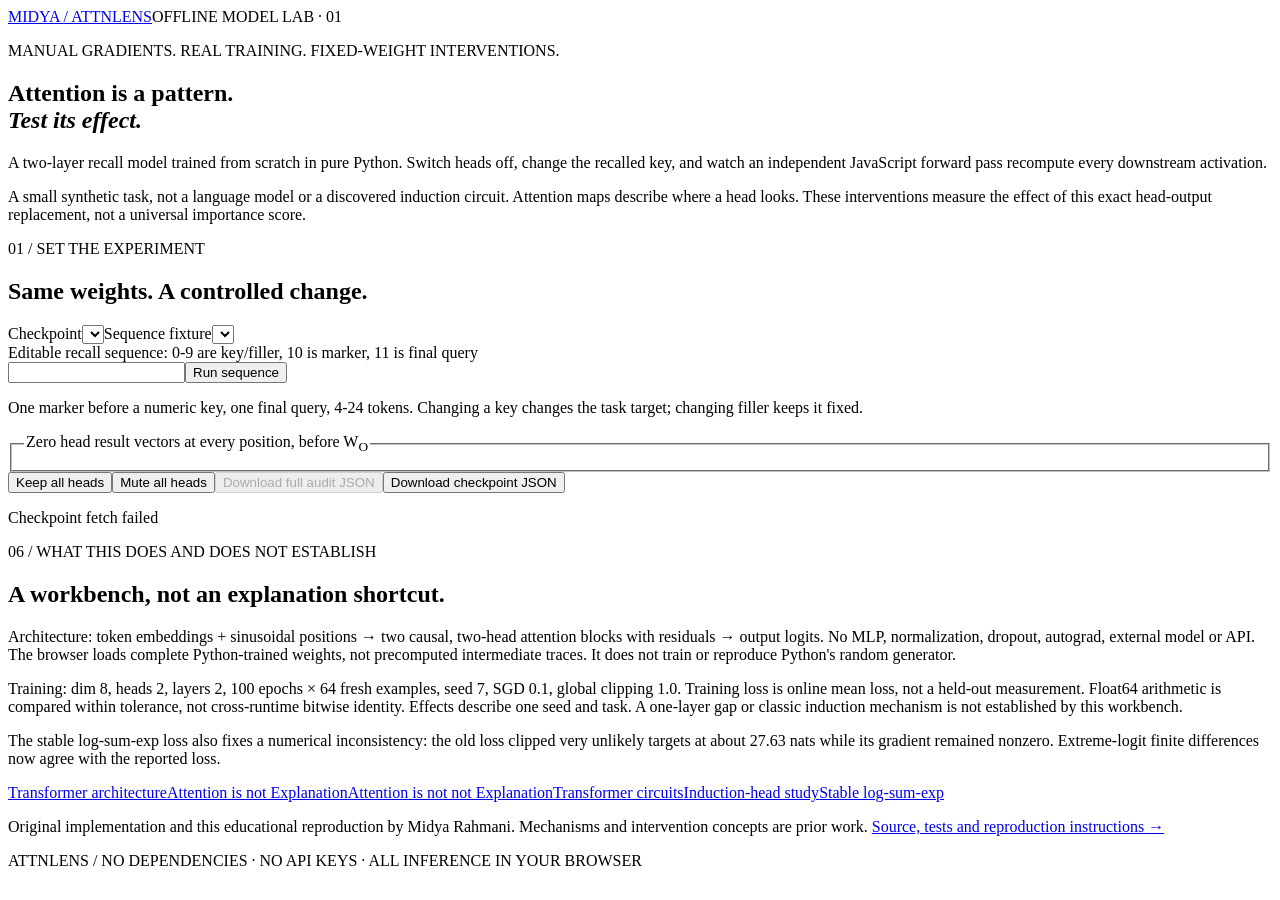
==== docs/index.html @ e3a2a4ee "Add docs/index.html for fixed-weight head intervention audit" ====
<!doctype html>
<html lang="en"><head><meta charset="utf-8"><meta name="viewport" content="width=device-width,initial-scale=1"><meta name="description" content="A trained attention model, taken apart. Inspect complete head-output ablations, matched counterfactuals, and independent browser inference."><title>AttnLens | Attention is a pattern. Test its effect.</title><link rel="stylesheet" href="style.css"><script defer src="engine.js"></script><script defer src="app.js"></script></head>
<body><main>
<header><a href="https://github.com/midya8/attnlens">MIDYA / ATTNLENS</a><span>OFFLINE MODEL LAB · 01</span></header>
<section class="hero"><p class="eyebrow">MANUAL GRADIENTS. REAL TRAINING. FIXED-WEIGHT INTERVENTIONS.</p><h1>Attention is a pattern.<br><i>Test its effect.</i></h1><p class="lead">A two-layer recall model trained from scratch in pure Python. Switch heads off, change the recalled key, and watch an independent JavaScript forward pass recompute every downstream activation.</p><p class="boundary">A small synthetic task, not a language model or a discovered induction circuit. Attention maps describe where a head looks. These interventions measure the effect of this exact head-output replacement, not a universal importance score.</p><div id="training"></div></section>
<section aria-labelledby="experiment-title"><div class="sectionhead"><p class="eyebrow">01 / SET THE EXPERIMENT</p><h2 id="experiment-title">Same weights. A controlled change.</h2></div><div class="controls"><label>Checkpoint<select id="model"></select></label><label>Sequence fixture<select id="fixture"></select></label></div><label for="tokens">Editable recall sequence: 0-9 are key/filler, 10 is marker, 11 is final query</label><div class="inputrow"><input id="tokens" spellcheck="false" autocomplete="off"><button id="apply">Run sequence</button></div><p class="hint">One marker before a numeric key, one final query, 4-24 tokens. Changing a key changes the task target; changing filler keeps it fixed.</p><fieldset><legend>Zero head result vectors at every position, before W<sub>O</sub></legend><div id="heads" class="heads"></div></fieldset><div class="buttonrow"><button id="reset">Keep all heads</button><button id="alloff">Mute all heads</button><button id="export">Download full audit JSON</button><button id="checkpoint">Download checkpoint JSON</button></div><p id="status" role="status" aria-live="polite">Loading checked-in checkpoints...</p></section>
<div id="results" hidden>
<section><p class="eyebrow">02 / PREDICTION EFFECT</p><h2>What changed at the query?</h2><div id="sequence" class="sequence"></div><div id="metrics" class="metrics"></div><p class="boundary">Positive Δ loss means this intervention made the task harder. A negative delta is allowed. Head effects can interact and need not add. Zero vectors can be out of the training distribution; no retraining or mean-ablation claim.</p><div id="logits"></div></section>
<section><p class="eyebrow">03 / ALL 16 HEAD SUBSETS</p><h2>No hand-picked weak controls.</h2><p>Every subset of the four heads on this sequence. The empty subset is the unchanged model. Muting all heads retains token embeddings, fixed positions and the output head through the residual path. Tap a row to inspect that intervention.</p><div id="subsets" class="subsets"></div><details><summary>Original held-out set: all 128 examples, every subset</summary><p>Same seed 100007 and examples as the original trainer. The browser recomputes every subset on all examples, then checks it against the Python export. No tuning or selection on these results. Initialization is an untrained reference, not a competitive architecture baseline. Outputs include the two special tokens.</p><div id="evaluation"></div></details></section>
<section><p class="eyebrow">04 / MATCHED INPUT COUNTERFACTUALS</p><h2>Change one position. Keep the rest.</h2><p>All ten recalled-key replacements, including the original as a no-op control, followed by one alternative at each filler position. Fixed checkpoint, all heads kept. These measure input sensitivity, not activation patching or a causal circuit.</p><div id="counterfactuals"></div></section>
<section><p class="eyebrow">05 / INSIDE THE FORWARD PASS</p><h2>Pattern, value, residual.</h2><div class="controls"><label>Layer<select id="layer"></select></label><label>Head<select id="head"></select></label><label>Query row<select id="row"></select></label></div><p id="trace-caption"></p><div id="attention"></div><details open><summary>Selected row: Q, every K and V, and head result</summary><div id="qkv"></div></details><details><summary>Full residual pathway tensors</summary><div id="residual"></div></details><details><summary>Every source weight in the selected checkpoint</summary><div id="weights"></div></details><p class="hint">Supplemental tensor tables scroll horizontally when needed. The comparison and all main controls fit a phone without sideways page scrolling.</p></section>
</div>
<section class="methods"><p class="eyebrow">06 / WHAT THIS DOES AND DOES NOT ESTABLISH</p><h2>A workbench, not an explanation shortcut.</h2><p>Architecture: token embeddings + sinusoidal positions → two causal, two-head attention blocks with residuals → output logits. No MLP, normalization, dropout, autograd, external model or API. The browser loads complete Python-trained weights, not precomputed intermediate traces. It does not train or reproduce Python's random generator.</p><p>Training: dim 8, heads 2, layers 2, 100 epochs × 64 fresh examples, seed 7, SGD 0.1, global clipping 1.0. Training loss is online mean loss, not a held-out measurement. Float64 arithmetic is compared within tolerance, not cross-runtime bitwise identity. Effects describe one seed and task. A one-layer gap or classic induction mechanism is not established by this workbench.</p><p>The stable log-sum-exp loss also fixes a numerical inconsistency: the old loss clipped very unlikely targets at about 27.63 nats while its gradient remained nonzero. Extreme-logit finite differences now agree with the reported loss.</p><div class="sources"><a href="https://arxiv.org/abs/1706.03762">Transformer architecture</a><a href="https://aclanthology.org/N19-1357/">Attention is not Explanation</a><a href="https://aclanthology.org/D19-1002/">Attention is not not Explanation</a><a href="https://transformer-circuits.pub/2021/framework/">Transformer circuits</a><a href="https://transformer-circuits.pub/2022/in-context-learning-and-induction-heads/index.html">Induction-head study</a><a href="https://docs.scipy.org/doc/scipy/reference/generated/scipy.special.logsumexp.html">Stable log-sum-exp</a></div><p>Original implementation and this educational reproduction by Midya Rahmani. Mechanisms and intervention concepts are prior work. <a href="https://github.com/midya8/attnlens">Source, tests and reproduction instructions →</a></p></section><footer>ATTNLENS / NO DEPENDENCIES · NO API KEYS · ALL INFERENCE IN YOUR BROWSER</footer>
</main></body></html>
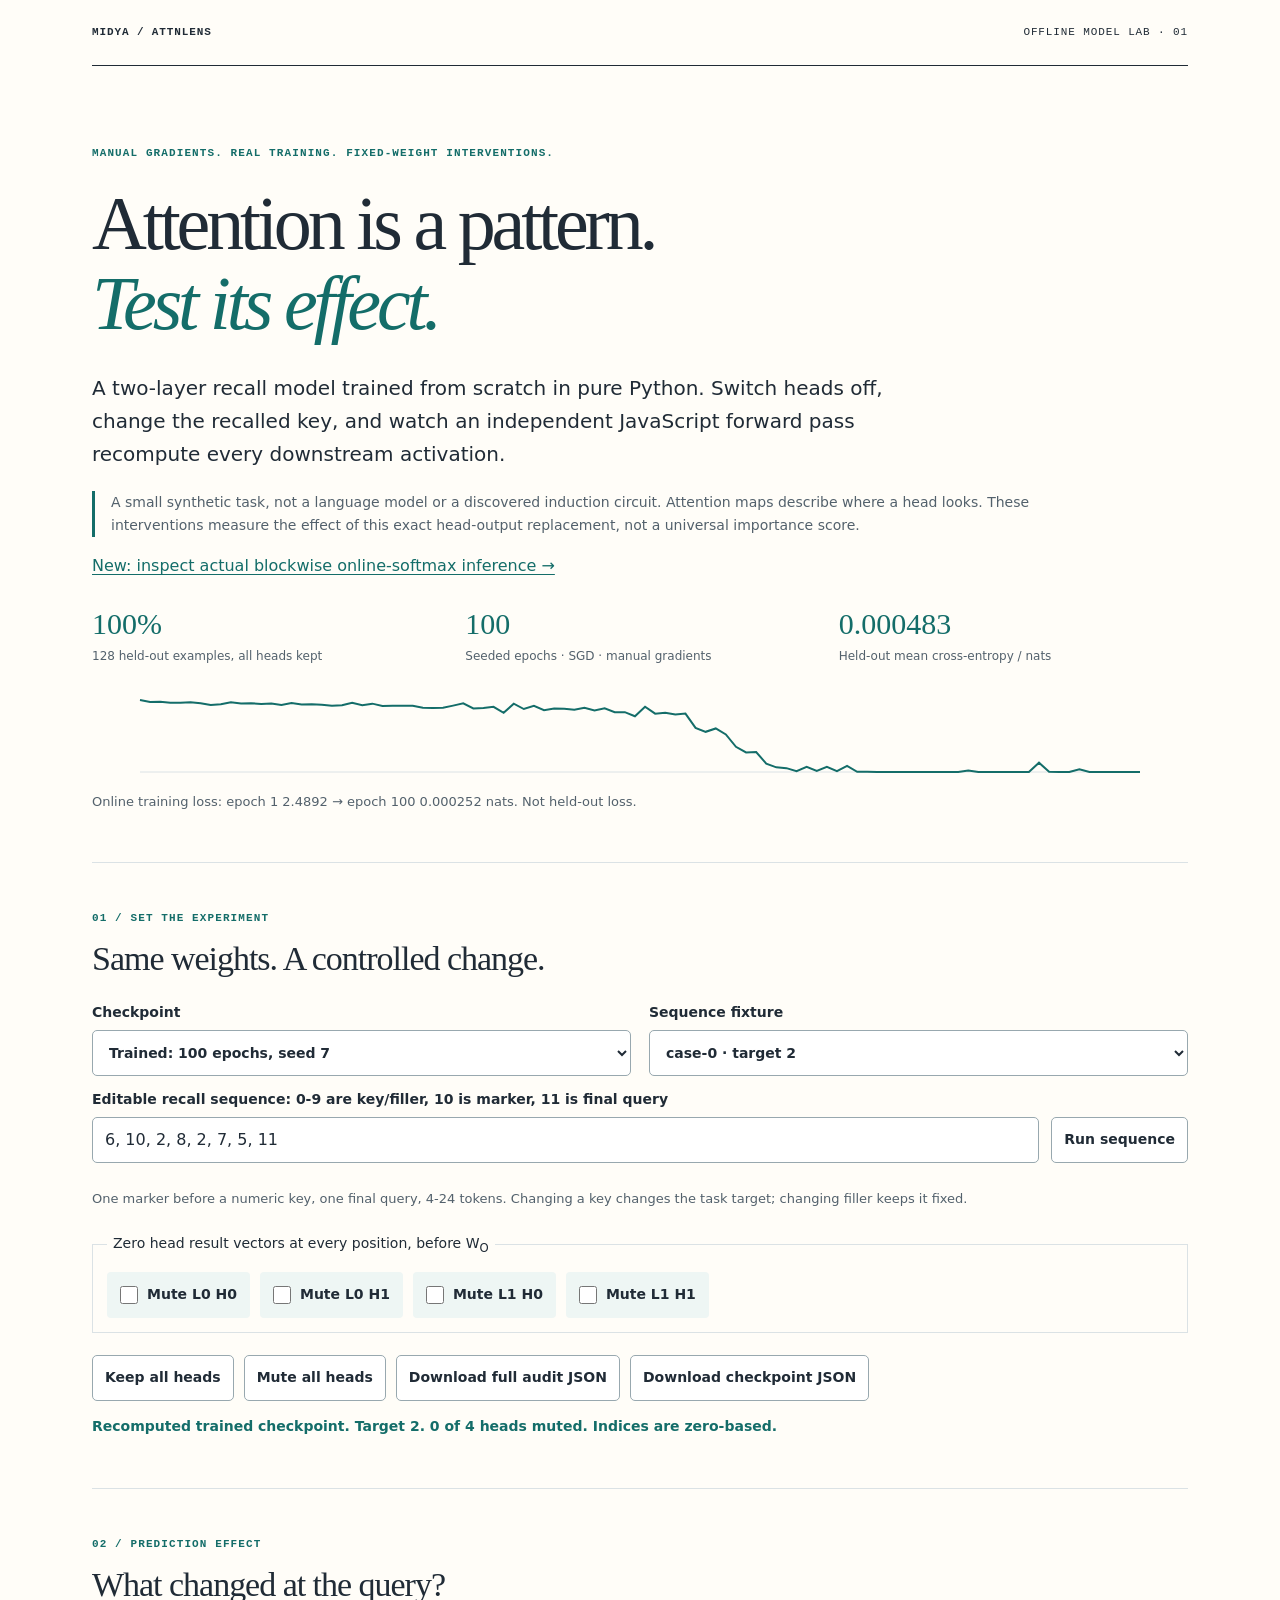
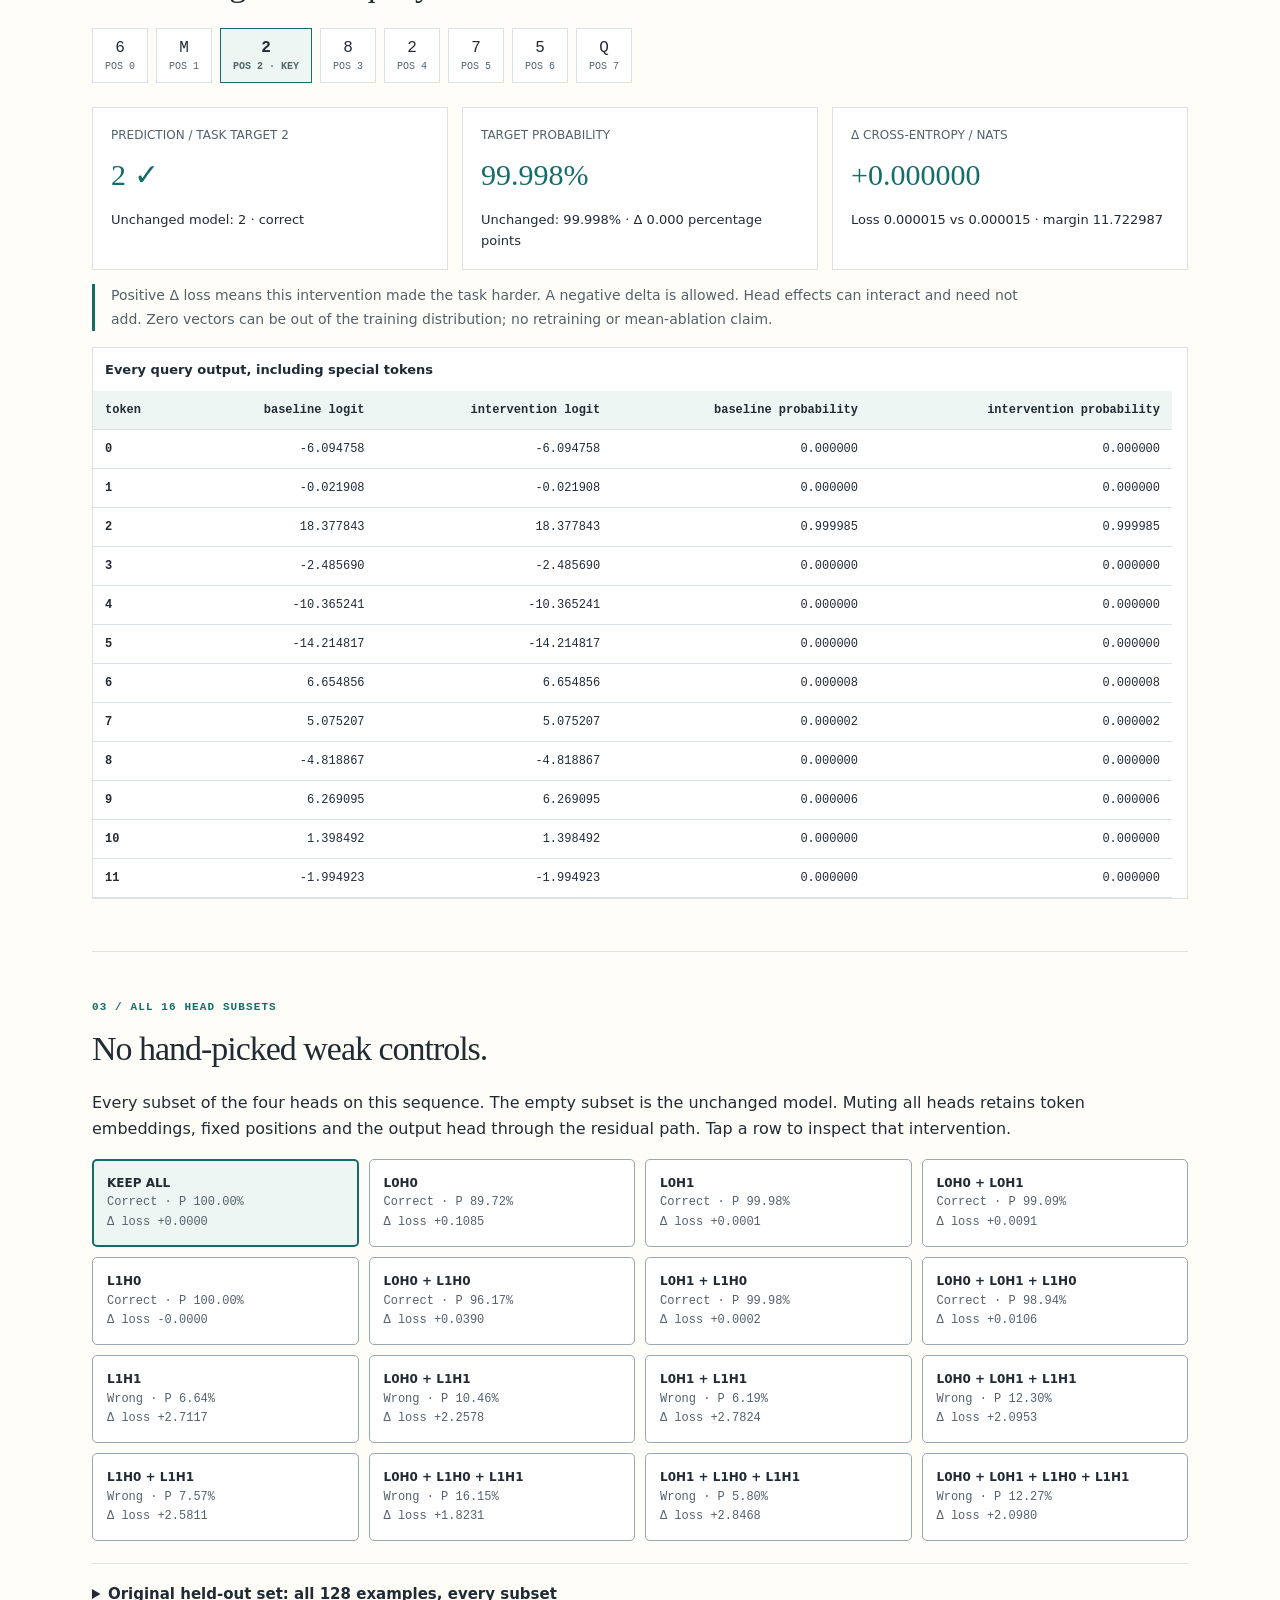
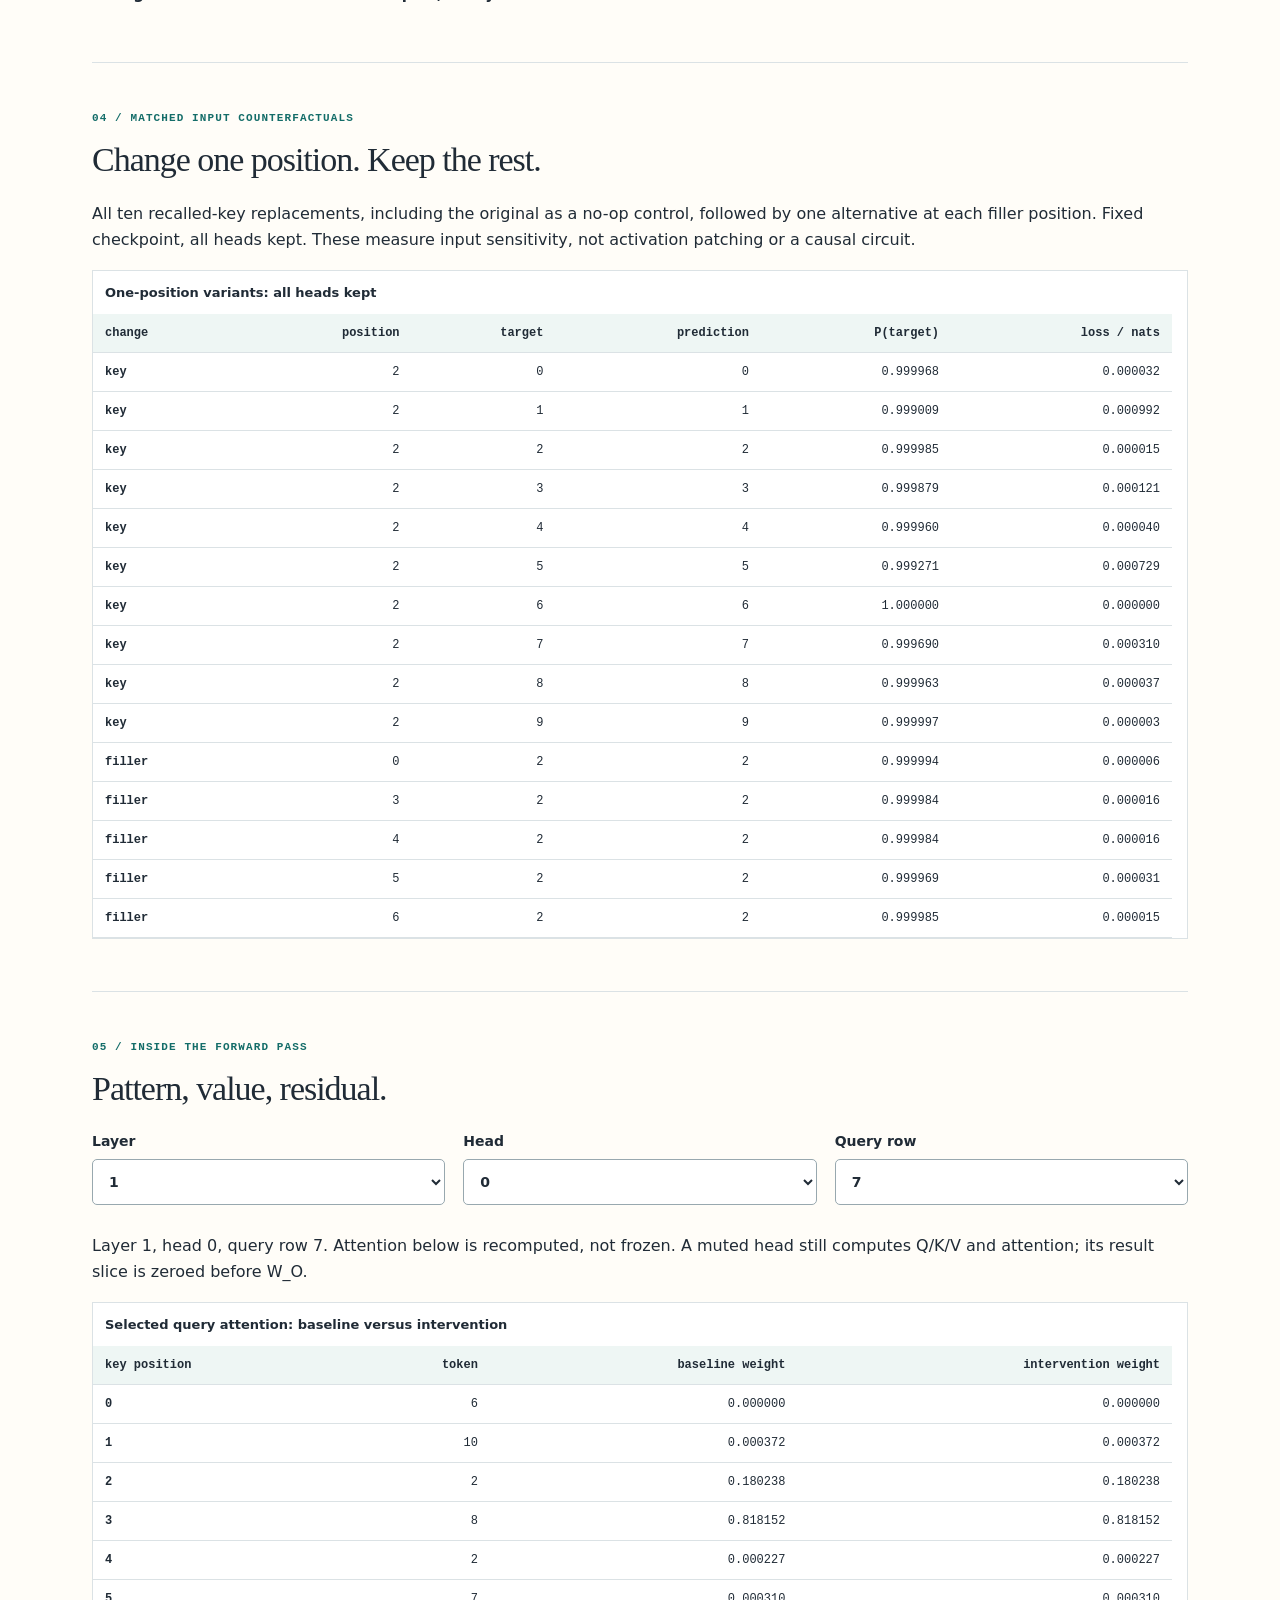
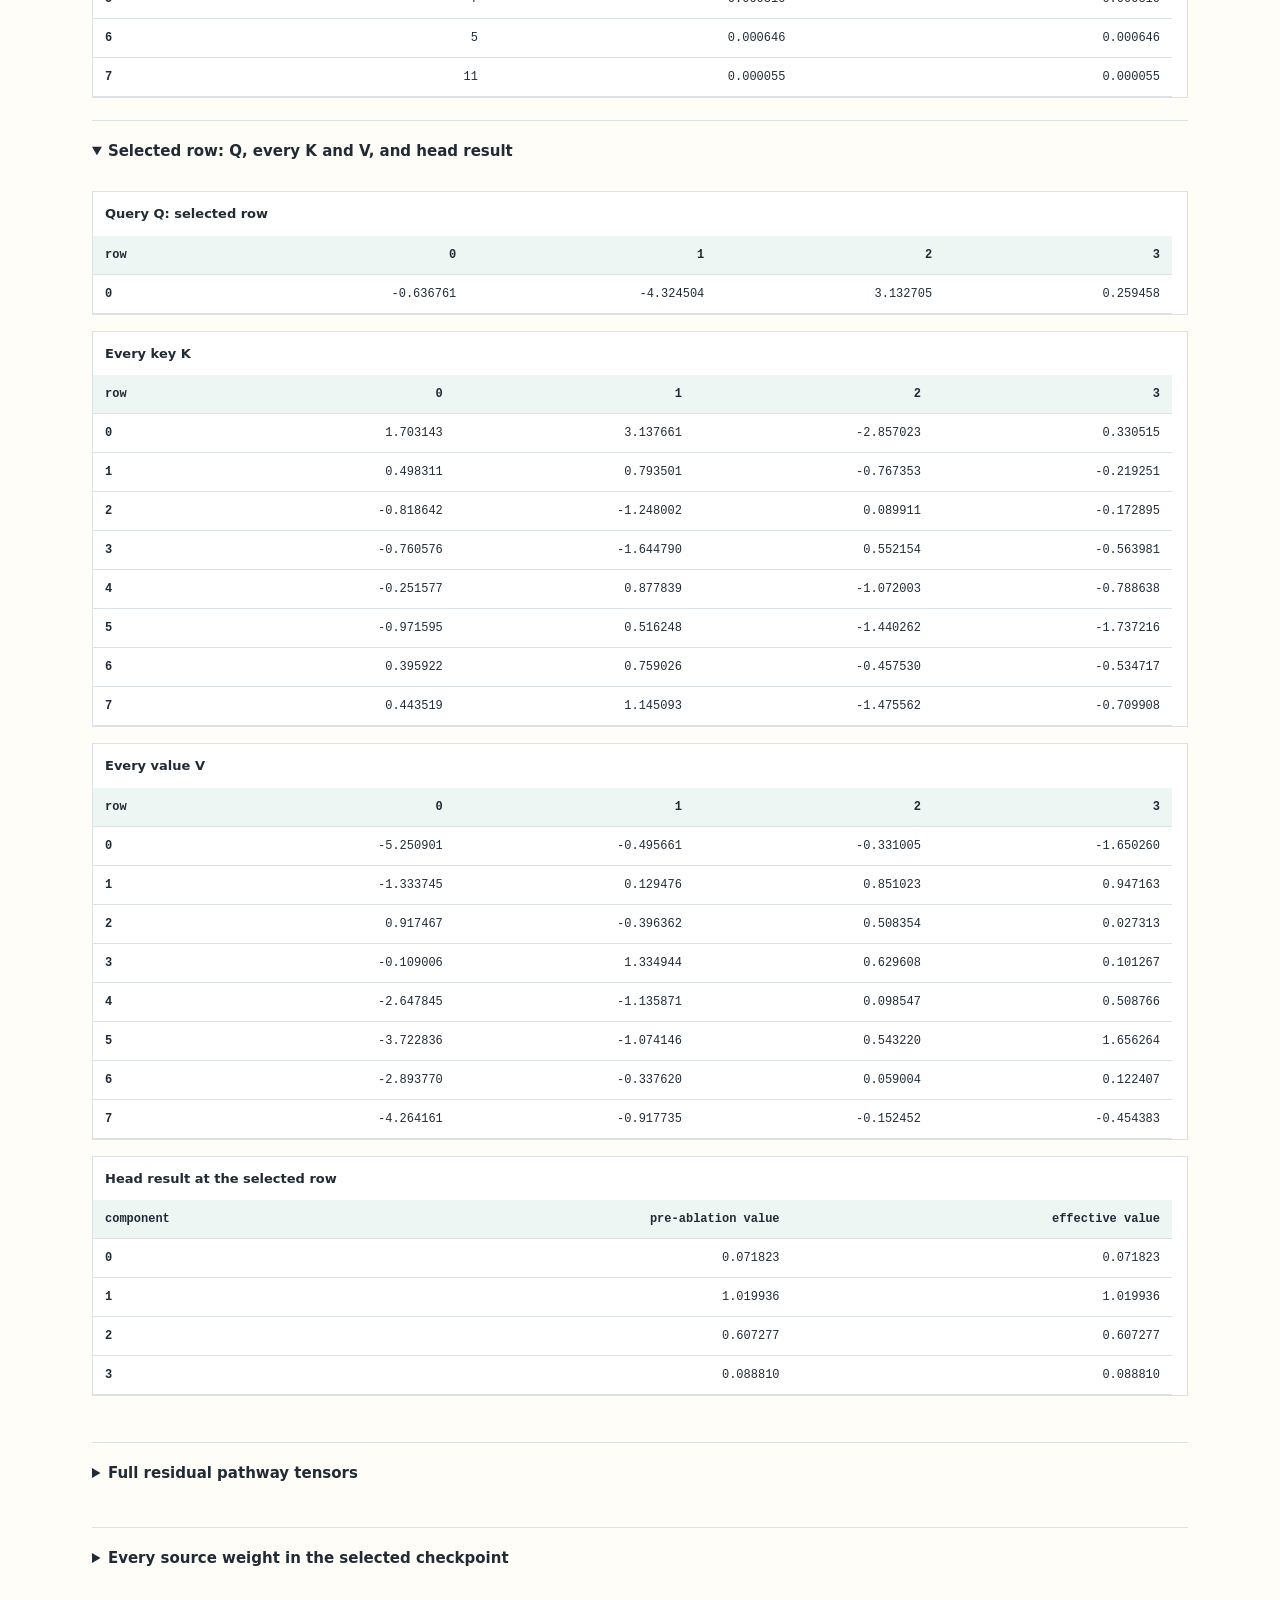
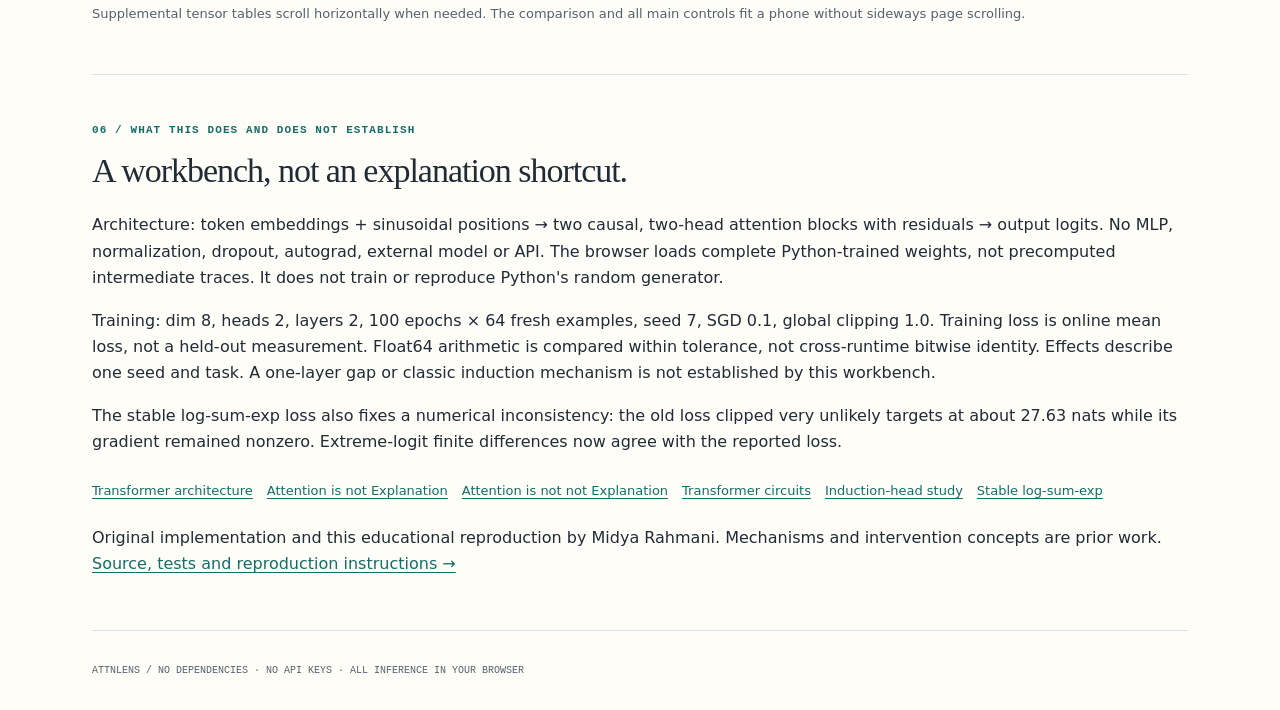
==== commit e6c253b5: "AttnLens: integrate online causal inference docs/index.html" ====
--- a/docs/index.html
+++ b/docs/index.html
@@ -2,7 +2,7 @@
 <html lang="en"><head><meta charset="utf-8"><meta name="viewport" content="width=device-width,initial-scale=1"><meta name="description" content="A trained attention model, taken apart. Inspect complete head-output ablations, matched counterfactuals, and independent browser inference."><title>AttnLens | Attention is a pattern. Test its effect.</title><link rel="stylesheet" href="style.css"><script defer src="engine.js"></script><script defer src="app.js"></script></head>
 <body><main>
 <header><a href="https://github.com/midya8/attnlens">MIDYA / ATTNLENS</a><span>OFFLINE MODEL LAB · 01</span></header>
-<section class="hero"><p class="eyebrow">MANUAL GRADIENTS. REAL TRAINING. FIXED-WEIGHT INTERVENTIONS.</p><h1>Attention is a pattern.<br><i>Test its effect.</i></h1><p class="lead">A two-layer recall model trained from scratch in pure Python. Switch heads off, change the recalled key, and watch an independent JavaScript forward pass recompute every downstream activation.</p><p class="boundary">A small synthetic task, not a language model or a discovered induction circuit. Attention maps describe where a head looks. These interventions measure the effect of this exact head-output replacement, not a universal importance score.</p><div id="training"></div></section>
+<section class="hero"><p class="eyebrow">MANUAL GRADIENTS. REAL TRAINING. FIXED-WEIGHT INTERVENTIONS.</p><h1>Attention is a pattern.<br><i>Test its effect.</i></h1><p class="lead">A two-layer recall model trained from scratch in pure Python. Switch heads off, change the recalled key, and watch an independent JavaScript forward pass recompute every downstream activation.</p><p class="boundary">A small synthetic task, not a language model or a discovered induction circuit. Attention maps describe where a head looks. These interventions measure the effect of this exact head-output replacement, not a universal importance score.</p><p><a href="online.html">New: inspect actual blockwise online-softmax inference →</a></p><div id="training"></div></section>
 <section aria-labelledby="experiment-title"><div class="sectionhead"><p class="eyebrow">01 / SET THE EXPERIMENT</p><h2 id="experiment-title">Same weights. A controlled change.</h2></div><div class="controls"><label>Checkpoint<select id="model"></select></label><label>Sequence fixture<select id="fixture"></select></label></div><label for="tokens">Editable recall sequence: 0-9 are key/filler, 10 is marker, 11 is final query</label><div class="inputrow"><input id="tokens" spellcheck="false" autocomplete="off"><button id="apply">Run sequence</button></div><p class="hint">One marker before a numeric key, one final query, 4-24 tokens. Changing a key changes the task target; changing filler keeps it fixed.</p><fieldset><legend>Zero head result vectors at every position, before W<sub>O</sub></legend><div id="heads" class="heads"></div></fieldset><div class="buttonrow"><button id="reset">Keep all heads</button><button id="alloff">Mute all heads</button><button id="export">Download full audit JSON</button><button id="checkpoint">Download checkpoint JSON</button></div><p id="status" role="status" aria-live="polite">Loading checked-in checkpoints...</p></section>
 <div id="results" hidden>
 <section><p class="eyebrow">02 / PREDICTION EFFECT</p><h2>What changed at the query?</h2><div id="sequence" class="sequence"></div><div id="metrics" class="metrics"></div><p class="boundary">Positive Δ loss means this intervention made the task harder. A negative delta is allowed. Head effects can interact and need not add. Zero vectors can be out of the training distribution; no retraining or mean-ablation claim.</p><div id="logits"></div></section>
--- a/docs/style.css
+++ b/docs/style.css
@@ -0,0 +1,3 @@
+:root{color-scheme:light;--ink:#202b36;--muted:#53616c;--rule:#dbe2e5;--accent:#146d69;--soft:#eef6f4;--paper:#fffdf8}*{box-sizing:border-box}body{margin:0;background:var(--paper);color:var(--ink);font:16px/1.65 system-ui,-apple-system,sans-serif}main{max-width:1160px;margin:auto;padding:0 32px}header{display:flex;justify-content:space-between;gap:20px;padding:24px 0;border-bottom:1px solid var(--ink);font:11px/1.5 ui-monospace,monospace;letter-spacing:.08em}a{color:var(--accent);text-underline-offset:3px}header a{color:inherit;font-weight:700;text-decoration:none}.hero{padding:68px 0 36px}h1{font:clamp(40px,6.5vw,76px)/1.05 Georgia,serif;letter-spacing:-.055em;margin:22px 0 28px}h1 i{color:var(--accent);font-weight:400}.lead{font-size:20px;max-width:820px}.eyebrow{font:11px/1.6 ui-monospace,monospace;letter-spacing:.1em;color:var(--accent);font-weight:700}.boundary{font-size:14px;color:var(--muted);border-left:3px solid var(--accent);padding-left:16px;max-width:950px}section{padding:36px 0;border-bottom:1px solid var(--rule)}h2{font:34px/1.15 Georgia,serif;letter-spacing:-.03em;margin:12px 0 22px}h3{font-size:16px;margin:22px 0 12px}.controls{display:flex;flex-wrap:wrap;gap:18px}.controls label{flex:1;min-width:180px}label{display:block;font-size:14px;font-weight:600}select,input,button{font:inherit;color:inherit;min-height:46px;border:1px solid #98a8af;border-radius:5px;background:white;padding:9px 12px}select,input{width:100%;margin:6px 0 12px}button{cursor:pointer;font-size:14px;font-weight:600}button:hover{border-color:var(--accent);background:var(--soft)}button:focus-visible,input:focus-visible,select:focus-visible,summary:focus-visible{outline:3px solid #b68830;outline-offset:3px}button:disabled{opacity:.5;cursor:not-allowed}.inputrow{display:flex;align-items:flex-start;gap:12px}.inputrow input{flex:1;min-width:0}.inputrow button{margin-top:6px;white-space:nowrap}.hint{font-size:13px;color:var(--muted)}fieldset{border:1px solid var(--rule);padding:14px;margin:22px 0}legend{padding:0 6px;font-size:14px}.heads,.buttonrow{display:flex;gap:10px;flex-wrap:wrap}.heads label{display:flex;align-items:center;gap:9px;padding:8px 13px;min-height:46px;background:var(--soft);border-radius:4px}.heads input{width:18px;height:18px;min-height:0;margin:0;accent-color:var(--accent)}#status{font-size:14px;color:var(--accent);font-weight:600}.error{color:#a12732!important}.sequence{display:flex;flex-wrap:wrap;gap:8px;margin:24px 0}.token{border:1px solid var(--rule);padding:8px 12px;min-width:55px;text-align:center;font:16px/1.4 ui-monospace,monospace;background:white}.token small{display:block;color:var(--muted);font-size:10px}.token.key{border-color:var(--accent);background:var(--soft);font-weight:700}.metrics{display:grid;grid-template-columns:repeat(3,1fr);gap:14px}.metric{background:white;border:1px solid var(--rule);padding:18px;overflow-wrap:anywhere}.metric h3{margin:0 0 8px;color:var(--muted);font-size:12px;font-weight:500;text-transform:uppercase}.metric strong{display:block;color:var(--accent);font:30px/1.4 Georgia,serif}.metric p{font-size:13px;margin-bottom:0}.scroll{max-width:100%;overflow-x:auto;border:1px solid var(--rule);background:white;margin:16px 0;scrollbar-gutter:stable}.scroll:focus{outline:2px solid var(--accent)}table{border-collapse:collapse;width:100%;font:12px/1.5 ui-monospace,monospace}caption{text-align:left;padding:12px;font-family:system-ui;font-size:13px;font-weight:600}th,td{padding:10px 12px;border-bottom:1px solid var(--rule);text-align:right;white-space:nowrap}th:first-child,td:first-child{text-align:left}thead{background:var(--soft)}.subsets{display:grid;grid-template-columns:repeat(4,1fr);gap:10px}.subset{display:block;text-align:left;min-width:0;padding:14px;font-weight:400}.subset.selected{border:2px solid var(--accent);background:var(--soft);padding:13px}.subset strong,.subset span{display:block}.subset strong{font-size:12px}.subset span{font:12px/1.6 ui-monospace,monospace;color:var(--muted);overflow-wrap:anywhere}details{border-top:1px solid var(--rule);padding:8px 0;margin-top:22px}summary{cursor:pointer;font-size:15px;font-weight:600;min-height:46px;padding:10px 0}.sources{display:flex;gap:14px;flex-wrap:wrap;margin:24px 0}.sources a{font-size:13px}.training{display:flex;gap:24px;flex-wrap:wrap;margin-top:28px}.training>div{flex:1;min-width:180px}.training strong{font:30px Georgia,serif;color:var(--accent)}.training p{font-size:12px;color:var(--muted);margin:4px 0}svg{width:100%;height:86px;display:block;margin-top:22px}footer{padding:32px 0;font:10px/1.5 ui-monospace,monospace;color:var(--muted)}[hidden]{display:none!important}@media(max-width:700px){main{padding:0 20px}.hero{padding:36px 0 24px}header span{max-width:110px;text-align:right}h2{font-size:28px}.lead{font-size:18px}.metrics{grid-template-columns:1fr}.metric{padding:14px}.subsets{grid-template-columns:repeat(2,minmax(0,1fr))}.inputrow{display:block}.inputrow button{margin-top:0;width:100%}.buttonrow button{flex:1 1 150px}.controls{display:block}.heads label{flex:1 1 110px}.boundary{font-size:13px}.sources{display:grid;grid-template-columns:1fr}section{padding:28px 0}.training{gap:14px}.training>div{min-width:110px}}
+
+.cf-cards{display:none}@media(max-width:700px){.cf-cards{display:grid;gap:10px}.cf-card{background:white;border:1px solid var(--rule);padding:14px}.cf-card strong,.cf-card span{display:block;font-size:13px;overflow-wrap:anywhere}.cf-card strong{color:var(--accent)}#counterfactuals>.scroll,#evaluation>.scroll{display:none}}
